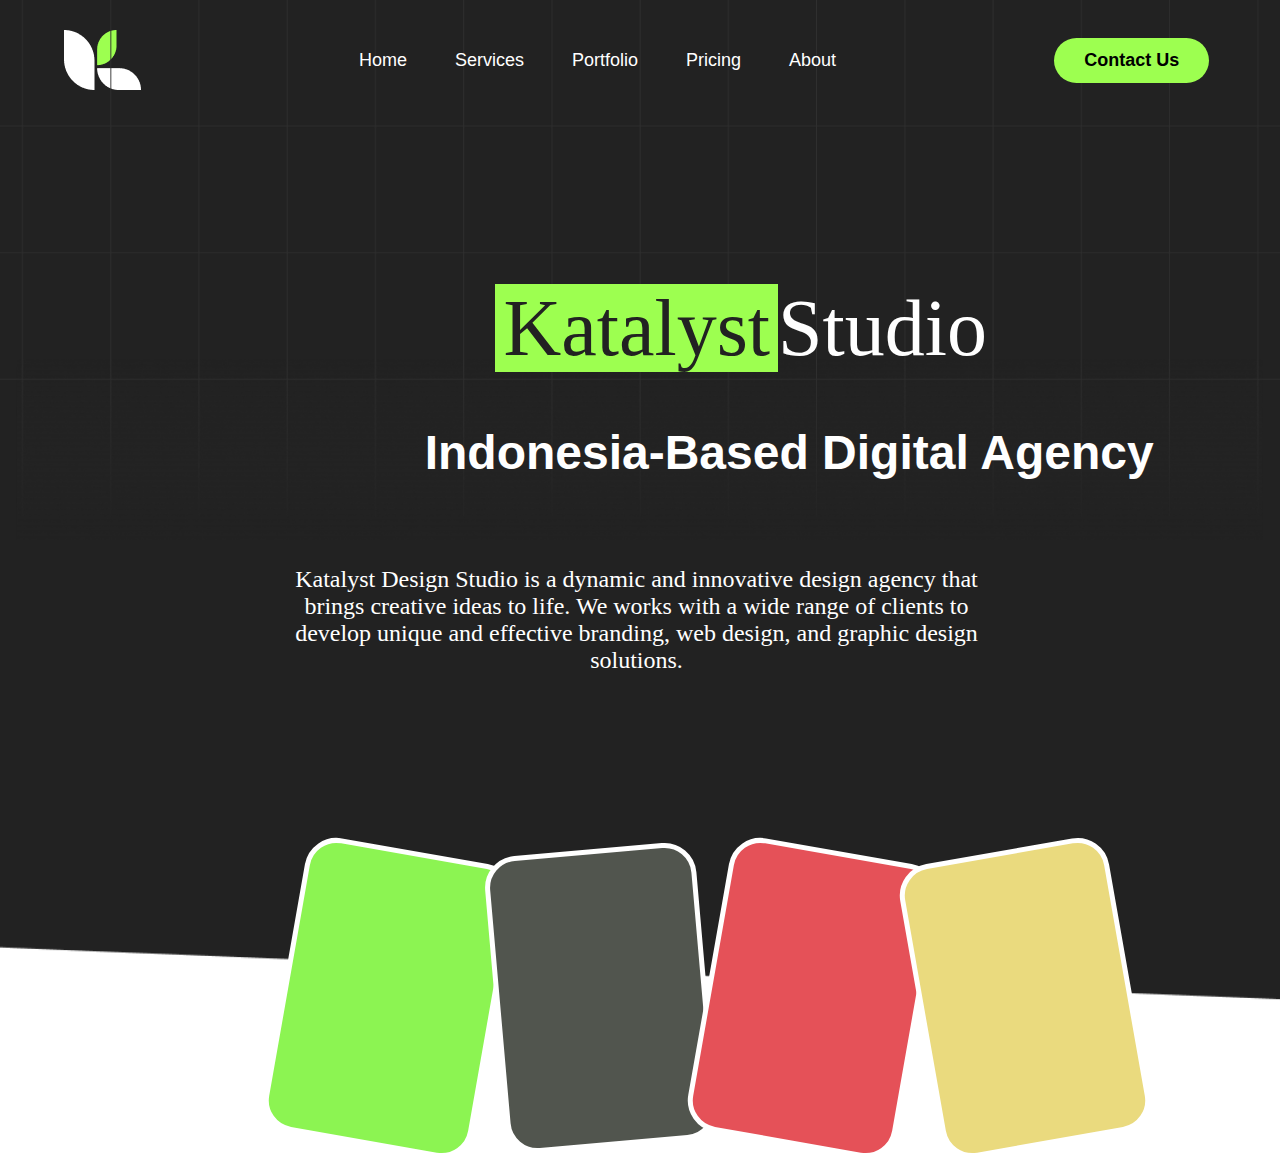
==== index.html @ 56293068 "first commit" ====
<!DOCTYPE html>
<html lang="en">
  <head>
    <meta charset="UTF-8" />
    <meta name="viewport" content="width=device-width, initial-scale=1.0" />
    <title>Document</title>
    <link rel="stylesheet" href="style.css" />
  </head>
  <body>
    <div class="hero">
      <div class="container">
        <img src="images/Grid.png" alt="grid" class="grid-img">
        <nav class="nav-bar">
          <img src="images/Group.png" alt="logo" class="img-logo" />
          <ul>
            <li>Home</li>
            <li>Services</li>
            <li>Portfolio</li>
            <li>Pricing</li>
            <li>About</li>
          </ul>
          <a href="Contact">Contact Us</a>
        </nav>
      </div>
      <h1><span>Katalyst</span>Studio</h1>
      <h3>Indonesia-Based Digital Agency</h3>
      <p>
        Katalyst Design Studio is a dynamic and innovative design agency that
        brings creative ideas to life. We works with a wide range of clients to
        develop unique and effective branding, web design, and graphic design
        solutions.
      </p>
      <div class="squares-container">
        <div class="square box-1"></div>
        <div class="square box-2"></div>
        <div class="square box-3"></div>
        <div class="square box-4"></div>
      </div>
    </div>
  </body>
</html>
---- style.css ----
*,
*::before,
*::after {
  box-sizing: border-box;
  margin: 0;
  padding: 0;
}
.hero {
  display: grid;
  grid-template-columns: repeat(18, 0.5fr);
  grid-template-rows: repeat(7, 0.5fr);
  gap: 1px;
  width: 100%;
  height: 60%;
  background: url("images/Rectangle\ 5.png") center/cover no-repeat;
  z-index: 1;
}
/* .hero img {
  grid-column: 0 / span 18;
  grid-row: 0 / span 18;
} */
.nav-bar {
  max-width: 90%;
  display: flex;
  align-items: center;
  padding-top: 30px;
  color: white;
  margin: auto;
  font-family: archivo, arial, helvetica;
  font-size: 18px;
  z-index: 3;
}
ul {
  display: flex;
  justify-content: space-evenly;
  width: 50%;
  align-items: center;
  margin: 0 auto;
  list-style: none;
  z-index: 3;
}
.hero a {
  color: black;
  text-decoration: none;
  background: #9dff50;
  /* width: 156px;
  height: 80px;
  text-align: center; */
  padding: 12px 30px;
  border-radius: 32px;
  font-weight: 800;
  font-family: archivo, arial;
  font-size: 18px;
  z-index: 3;
}
.container {
  grid-column: span 18;
}
.container .grid-img {
  width: 100%;
  height: 60%;
  position: absolute;
  z-index: 2;
}

h1 {
  font-size: 80px;
  font-weight: normal;
  font-family: monument extended, serif;
  color: white;
  grid-row: 3 / span 8;
  grid-column: 8 / span 18;
  z-index: 3;
}
h1 span {
  background: #9dff50;
  padding: 0 8px;
  color: #222222;
  z-index: 3;
}

h3 {
  font-size: 48px;
  font-family: archivo, arial, helvetica;
  color: white;
  grid-row: 4 / span 10;
  grid-column: 7 / span 18;
  z-index: 3;
}
p {
  font-size: 24px;
  color: white;
  grid-row: 5 / span 8;
  grid-column: 5 / span 10;
  text-align: center;
  z-index: 3;
}
.square {
  height: 298px;
  width: 298px;
  background: #e5e7ec;
  border: 5px solid #ffffff;
  border-radius: 32px;
}
.box-1 {
  rotate: 10deg;
  background-color: #8cf452;
}
.box-2 {
  rotate: 355deg;
  background-color: #51554e;
}
.box-3 {
  rotate: 10deg;
  background-color: #e55158;
}
.box-4 {
  background-color: #eada7e;
  rotate: 350deg;
}
.squares-container {
  display: flex;
  grid-row: 7 / span 18;
  grid-column: 5 / span 12;
  overflow-y: visible;
  z-index: 3;
}
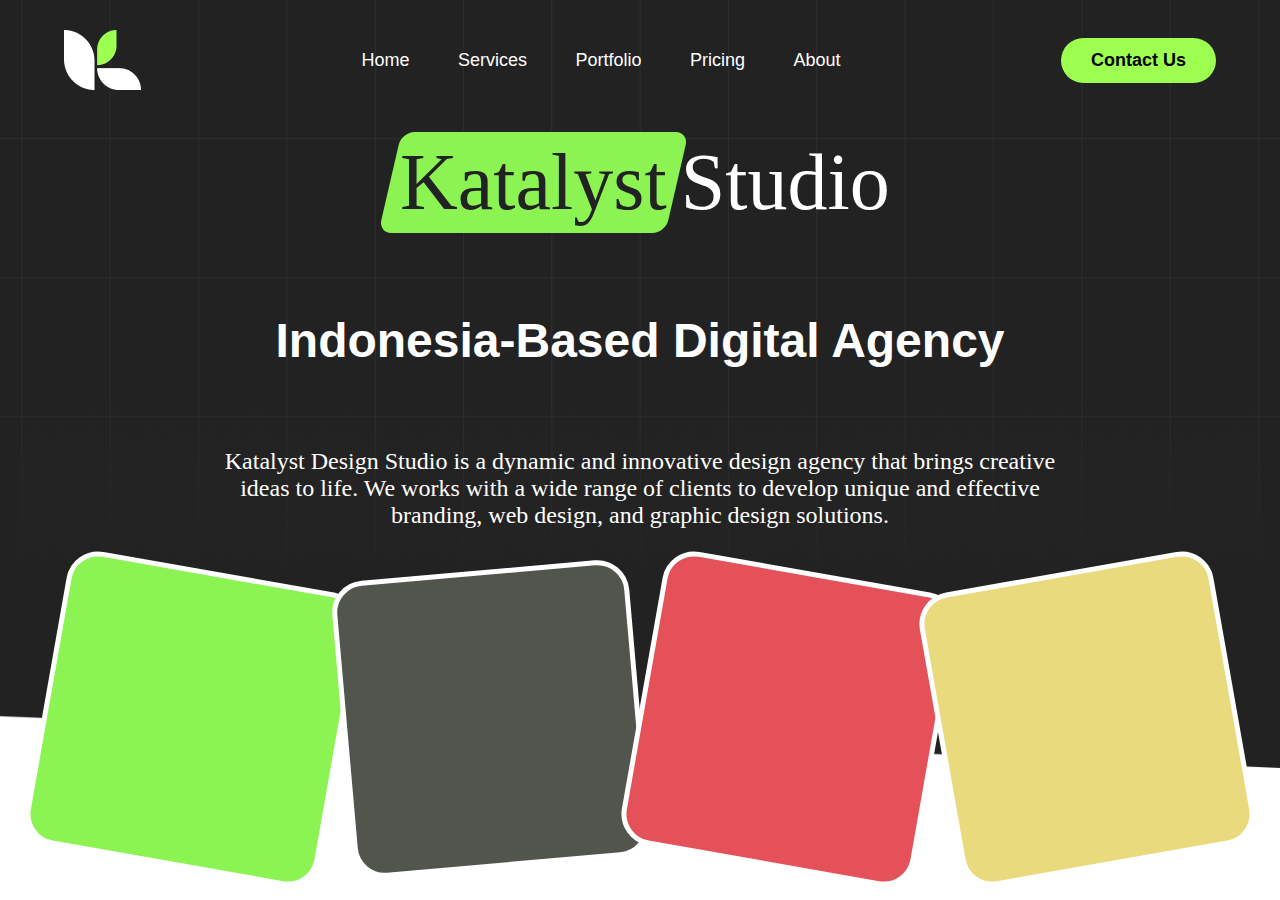
==== commit dfd47f50: "chore:head part compleated" ====
--- a/index.html
+++ b/index.html
@@ -9,7 +9,6 @@
   <body>
     <div class="hero">
       <div class="container">
-        <img src="images/Grid.png" alt="grid" class="grid-img">
         <nav class="nav-bar">
           <img src="images/Group.png" alt="logo" class="img-logo" />
           <ul>
@@ -22,14 +21,19 @@
           <a href="Contact">Contact Us</a>
         </nav>
       </div>
-      <h1><span>Katalyst</span>Studio</h1>
-      <h3>Indonesia-Based Digital Agency</h3>
-      <p>
-        Katalyst Design Studio is a dynamic and innovative design agency that
-        brings creative ideas to life. We works with a wide range of clients to
-        develop unique and effective branding, web design, and graphic design
-        solutions.
-      </p>
+      <div class="text-container">
+        <div class="heading-container">
+          <p class="katalyst heading1"><span>Katalyst</span></p>
+          <p class="studio heading1">Studio</p>
+        </div>
+        <h3>Indonesia-Based Digital Agency</h3>
+        <p>
+          Katalyst Design Studio is a dynamic and innovative design agency that
+          brings creative ideas to life. We works with a wide range of clients
+          to develop unique and effective branding, web design, and graphic
+          design solutions.
+        </p>
+      </div>
       <div class="squares-container">
         <div class="square box-1"></div>
         <div class="square box-2"></div>
--- a/style.css
+++ b/style.css
@@ -6,14 +6,14 @@
   padding: 0;
 }
 .hero {
-  display: grid;
-  grid-template-columns: repeat(18, 0.5fr);
-  grid-template-rows: repeat(7, 0.5fr);
-  gap: 1px;
-  width: 100%;
-  height: 60%;
-  background: url("images/Rectangle\ 5.png") center/cover no-repeat;
-  z-index: 1;
+  display: flex;
+  /* grid-template-columns: repeat(18, 0.5fr);
+  grid-template-rows: repeat(7, 0.5fr); */
+  /* gap: 1px; */
+  flex-direction: column;
+  justify-content: space-between;
+  height: 60vw;
+  background: url("images/image.png") center/cover no-repeat;
 }
 /* .hero img {
   grid-column: 0 / span 18;
@@ -28,7 +28,6 @@
   margin: auto;
   font-family: archivo, arial, helvetica;
   font-size: 18px;
-  z-index: 3;
 }
 ul {
   display: flex;
@@ -37,7 +36,6 @@
   align-items: center;
   margin: 0 auto;
   list-style: none;
-  z-index: 3;
 }
 .hero a {
   color: black;
@@ -51,49 +49,61 @@
   font-weight: 800;
   font-family: archivo, arial;
   font-size: 18px;
-  z-index: 3;
 }
 .container {
   grid-column: span 18;
 }
-.container .grid-img {
-  width: 100%;
-  height: 60%;
-  position: absolute;
-  z-index: 2;
+.text-container {
+  display: flex;
+  flex-direction: column;
+  align-items: center;
+  justify-content: center;
+  gap: 80px;
 }
 
-h1 {
-  font-size: 80px;
-  font-weight: normal;
-  font-family: monument extended, serif;
-  color: white;
-  grid-row: 3 / span 8;
-  grid-column: 8 / span 18;
-  z-index: 3;
-}
-h1 span {
-  background: #9dff50;
-  padding: 0 8px;
-  color: #222222;
-  z-index: 3;
+.heading-container {
+  .heading1 {
+    font-size: 80px;
+    font-weight: normal;
+    font-family: monument extended, serif;
+    color: white;
+    display: inline-block;
+  }
+  .katalyst span {
+    display: block;
+    transform: skew(13deg);
+  }
+  .katalyst {
+    display: inline-block;
+    border-radius: 13px;
+    color: #222222;
+    padding: 5px 10px;
+    background: #8cf452;
+    transform: skew(-13deg);
+  }
 }
 
 h3 {
   font-size: 48px;
   font-family: archivo, arial, helvetica;
   color: white;
-  grid-row: 4 / span 10;
-  grid-column: 7 / span 18;
-  z-index: 3;
+  /* grid-row: 4 / span 10;
+  grid-column: 7 / span 18; */
 }
 p {
   font-size: 24px;
   color: white;
-  grid-row: 5 / span 8;
-  grid-column: 5 / span 10;
+  max-width: 65%;
+  /* grid-row: 5 / span 8;
+  grid-column: 5 / span 10; */
   text-align: center;
-  z-index: 3;
+}
+.squares-container {
+  margin-bottom: -100px;
+  display: flex;
+  overflow-y: visible;
+  align-items: center;
+  justify-content: center;
 }
 .square {
   height: 298px;
@@ -118,10 +128,3 @@
   background-color: #eada7e;
   rotate: 350deg;
 }
-.squares-container {
-  display: flex;
-  grid-row: 7 / span 18;
-  grid-column: 5 / span 12;
-  overflow-y: visible;
-  z-index: 3;
-}
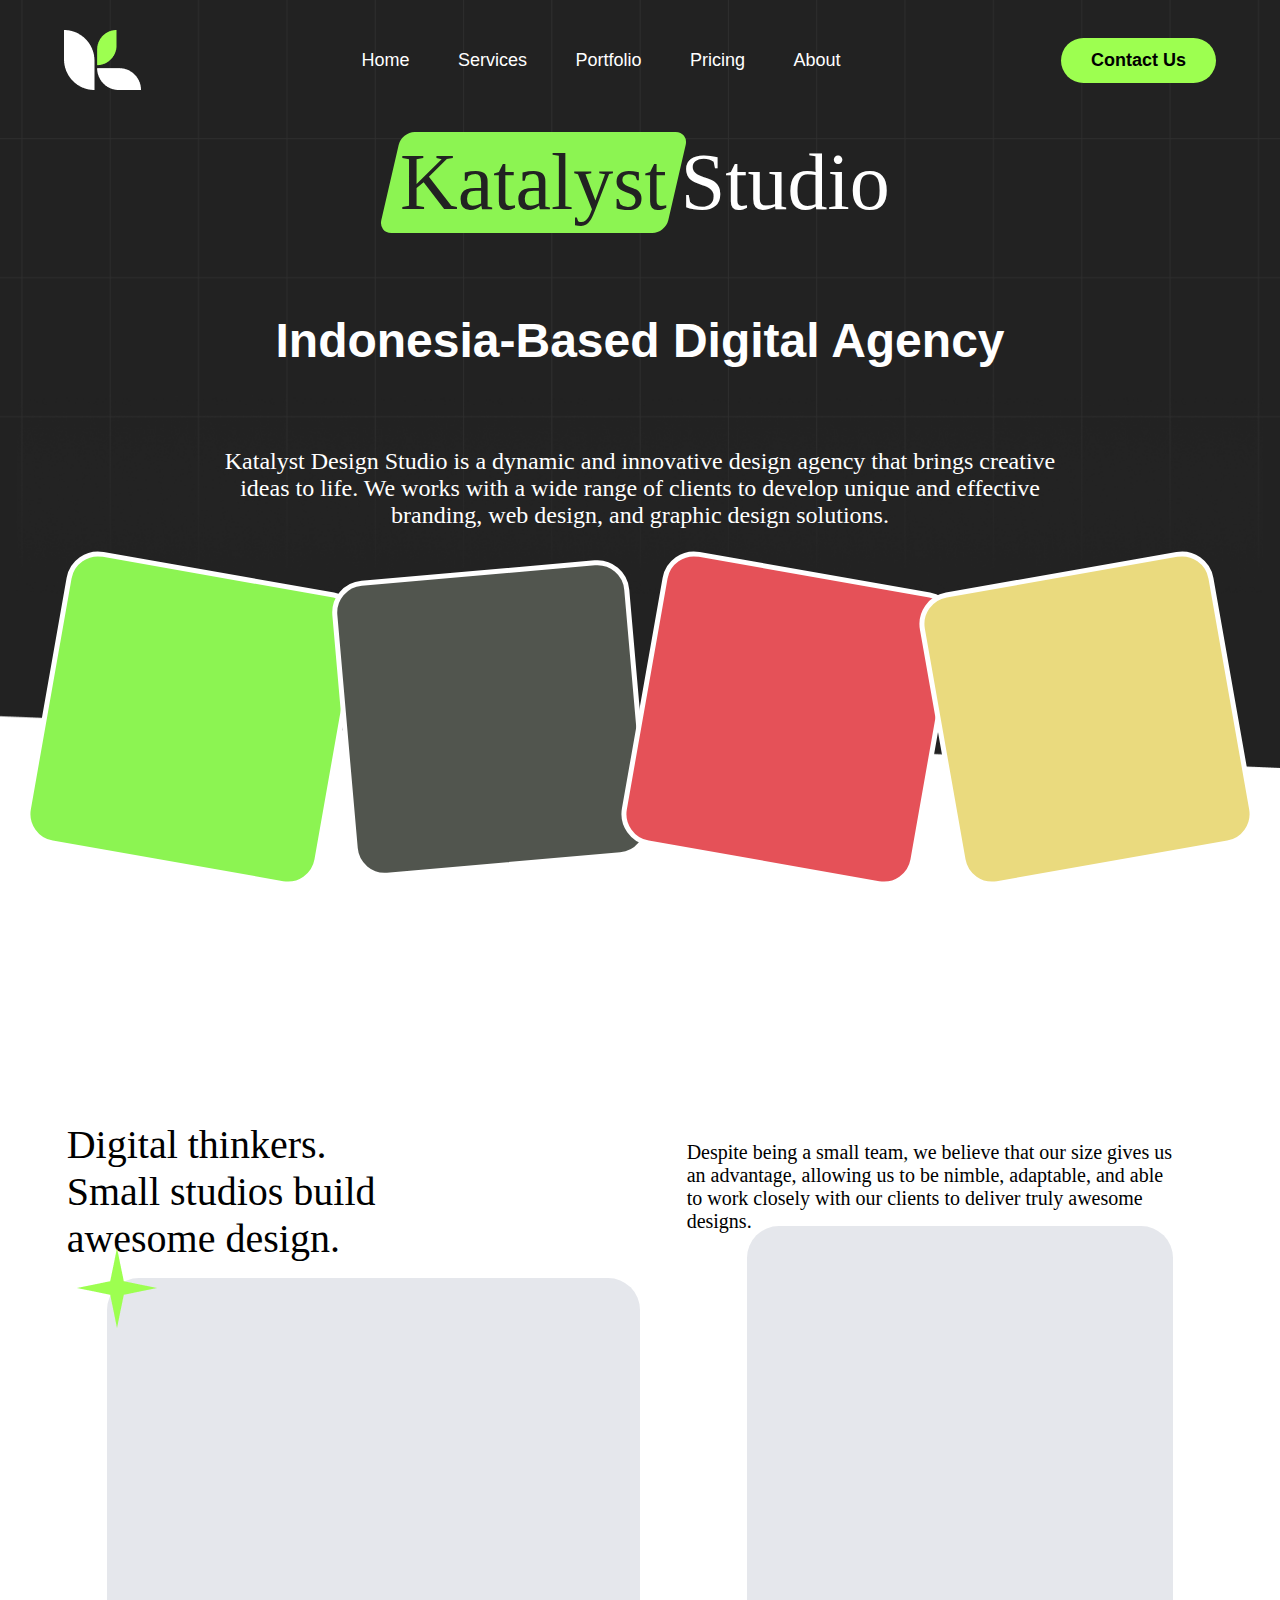
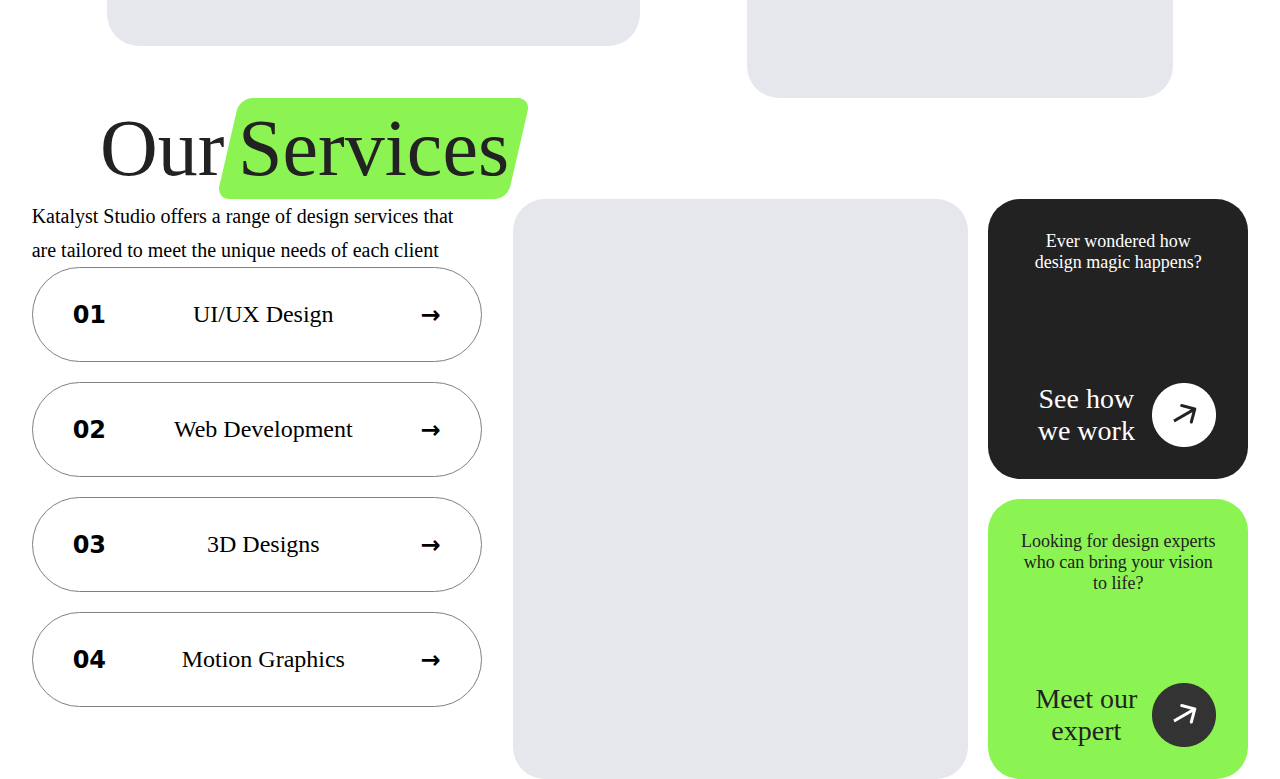
==== commit bbb88b9e: "web page half done" ====
--- a/index.html
+++ b/index.html
@@ -27,7 +27,7 @@
           <p class="studio heading1">Studio</p>
         </div>
         <h3>Indonesia-Based Digital Agency</h3>
-        <p>
+        <p class="head-para">
           Katalyst Design Studio is a dynamic and innovative design agency that
           brings creative ideas to life. We works with a wide range of clients
           to develop unique and effective branding, web design, and graphic
@@ -41,5 +41,61 @@
         <div class="square box-4"></div>
       </div>
     </div>
+
+    <section class="digital-thinkers">
+      <!-- <div class="flex-box text-flex"> -->
+      <p class="digital-para1">
+        Digital thinkers. Small studios build awesome design.
+      </p>
+      <p class="digital-para2">
+        Despite being a small team, we believe that our size gives us an
+        advantage, allowing us to be nimble, adaptable, and able to work closely
+        with our clients to deliver truly awesome designs.
+      </p>
+      <!-- </div> -->
+      <!-- <div class="flex-box"> -->
+      <div class="digital-box-1"><img src="images/Star 1.png" alt="/" /></div>
+      <div class="digital-box-2"></div>
+      <!-- </div> -->
+    </section>
+
+    <!-- our services -->
+    <section class="our-services">
+      <div class="heading-container our-services-head">
+        <p class="our-head">Our</p>
+        <p class="katalyst heading1"><span>Services</span></p>
+      </div>
+      <div class="our-services-body">
+        <div>
+          <p class="our-services-para1">
+            Katalyst Studio offers a range of design services that are tailored
+            to meet the unique needs of each client
+          </p>
+          <ul>
+            <li><span>01</span>UI/UX Design<span>&#8594;</span></li>
+            <li><span>02</span>Web Development<span>&#8594;</span></li>
+            <li><span>03</span>3D Designs<span>&#8594;</span></li>
+            <li><span>04</span>Motion Graphics<span>&#8594;</span></li>
+          </ul>
+        </div>
+        <div class="our-services-grid">
+          <div class="our-services-box"></div>
+          <div class="our-services-box-black">
+            <p>Ever wondered how design magic happens?</p>
+            <div class="flex">
+              <p>See how we work</p>
+              <img src="images/Group 33 (1).png" alt="" />
+            </div>
+          </div>
+          <div class="our-services-box-green">
+            <p>Looking for design experts who can bring your vision to life?</p>
+            <div class="flex">
+              <p>Meet our expert</p>
+              <img src="images/Group 33.png" alt="" />
+            </div>
+          </div>
+        </div>
+      </div>
+    </section>
   </body>
 </html>
--- a/style.css
+++ b/style.css
@@ -90,7 +90,7 @@
   /* grid-row: 4 / span 10;
   grid-column: 7 / span 18; */
 }
-p {
+.head-para {
   font-size: 24px;
   color: white;
   max-width: 65%;
@@ -102,7 +102,7 @@
   margin-bottom: -100px;
   display: flex;
   overflow-y: visible;
-  align-items: center;
+
   justify-content: center;
 }
 .square {
@@ -128,3 +128,227 @@
   background-color: #eada7e;
   rotate: 350deg;
 }
+
+/* digital-thinkers */
+/* 
+.digital-thinkers {
+  margin-top: 150px;
+  display: flex;
+  flex-direction: column;
+
+  gap: 80px;
+  columns: 2;
+  p {
+    color: black;
+  }
+}
+.digital-para1 {
+  font-size: 40px;
+  font-family: Archivo, serif, arial, helvetica;
+  font-weight: normal;
+
+  text-align: left;
+}
+.digital-para2 {
+  font-size: 20px;
+  font-family: Monument extended, serif;
+  font-weight: normal;
+
+  text-align: left;
+}
+.digital-box-1 {
+  height: 504px;
+  width: 757px;
+  background: #e5e7ec;
+  border-radius: 32px;
+  margin-bottom: 80px;
+
+  img {
+    margin: -30px 0 0 -30px;
+  }
+}
+.digital-box-2 {
+  height: 663px;
+  width: 443px;
+  background: #e5e7ec;
+  border-radius: 32px;
+}
+.flex-box {
+  width: 90%;
+  display: flex;
+  justify-content: space-between;
+  align-items: flex-end;
+  margin: auto;
+} */
+/* .digital-box-1 {
+  height: 504px;
+  width: 757px;
+  background: #e5e7ec;
+  border-radius: 32px;
+  margin-bottom: 80px;
+
+  img {
+    margin: -30px 0 0 -30px;
+  }
+}
+.digital-box-2 {
+  height: 663px;
+  width: 443px;
+
+} */
+.digital-thinkers {
+  display: grid;
+  margin-top: 300px;
+  grid-template-columns: repeat(12, 1fr);
+  grid-template-rows: repeat(12, 1fr);
+  height: 70vh;
+  p {
+    color: black;
+  }
+}
+
+.digital-para1 {
+  grid-column: 2 / span 3;
+  grid-row: 2 / span 2;
+  font-size: 40px;
+  font-family: Archivo, serif, arial, helvetica;
+  font-weight: normal;
+  margin-left: -40px;
+  text-align: left;
+}
+.digital-para2 {
+  grid-column: 8 / span 4;
+  grid-row: 2 / span 3;
+  font-size: 20px;
+  font-family: Monument extended, serif;
+  font-weight: normal;
+  margin-left: -60px;
+  margin-top: 20px;
+  text-align: left;
+}
+.digital-box-1 {
+  grid-column: 2 / span 5;
+  grid-row: 5 / span 7;
+  background: #e5e7ec;
+  border-radius: 32px;
+
+  img {
+    margin: -30px 0 0 -30px;
+  }
+}
+.digital-box-2 {
+  grid-column: 8 / span 4;
+  grid-row: 4 / span 9;
+  background: #e5e7ec;
+  border-radius: 32px;
+}
+
+/* our services */
+.our-services-head {
+  margin-left: 100px;
+}
+.our-head {
+  font-size: 80px;
+  font-weight: normal;
+  font-family: monument extended, serif;
+  color: #222222;
+  display: inline-block;
+}
+.our-services-body {
+  display: flex;
+  justify-content: space-evenly;
+  ul {
+    flex-direction: column;
+    gap: 20px;
+    li {
+      display: flex;
+      border: 0.5px solid gray;
+      width: 450px;
+      height: 95px;
+      border-radius: 120px;
+      align-items: center;
+      justify-content: space-between;
+      padding: 0 40px;
+      font-size: 24px;
+      font-weight: 300;
+
+      span {
+        font-size: 24px;
+        font-weight: 900;
+        font-family: system-ui, -apple-system, BlinkMacSystemFont, "Segoe UI",
+          Roboto, Oxygen, Ubuntu, Cantarell, "Open Sans", "Helvetica Neue",
+          sans-serif;
+      }
+    }
+  }
+}
+li:hover {
+  background: black;
+  color: white;
+  cursor: pointer;
+  span {
+    color: #8cf452;
+  }
+}
+
+.our-services-para1 {
+  font-size: 20px;
+  line-height: 170%;
+  max-width: 450px;
+  margin: 0 auto;
+}
+
+.our-services-grid {
+  display: grid;
+  grid-template-columns: repeat(2, 0.5fr);
+  grid-template-rows: repeat(2, 1fr);
+  gap: 20px;
+}
+.our-services-box {
+  width: 455px;
+  height: 580px;
+  background-color: #e5e7ec;
+  border-radius: 32px;
+  grid-row: span 2;
+}
+.our-services-box-black {
+  height: 280px;
+  width: 260px;
+  background: #222222;
+  color: white;
+  display: flex;
+  flex-direction: column;
+  align-items: center;
+  text-align: center;
+  justify-content: space-between;
+  padding: 32px;
+  border-radius: 32px;
+  p {
+    font-size: 18px;
+  }
+}
+
+.our-services-box-green {
+  height: 280px;
+  width: 260px;
+  background: #8cf452;
+  color: #222222;
+  display: flex;
+  flex-direction: column;
+  align-items: center;
+  text-align: center;
+  justify-content: space-between;
+  padding: 32px;
+  border-radius: 32px;
+  p {
+    font-size: 18px;
+  }
+}
+.flex {
+  display: flex;
+  align-items: center;
+  justify-content: space-between;
+  p {
+    font-size: 28px;
+  }
+}
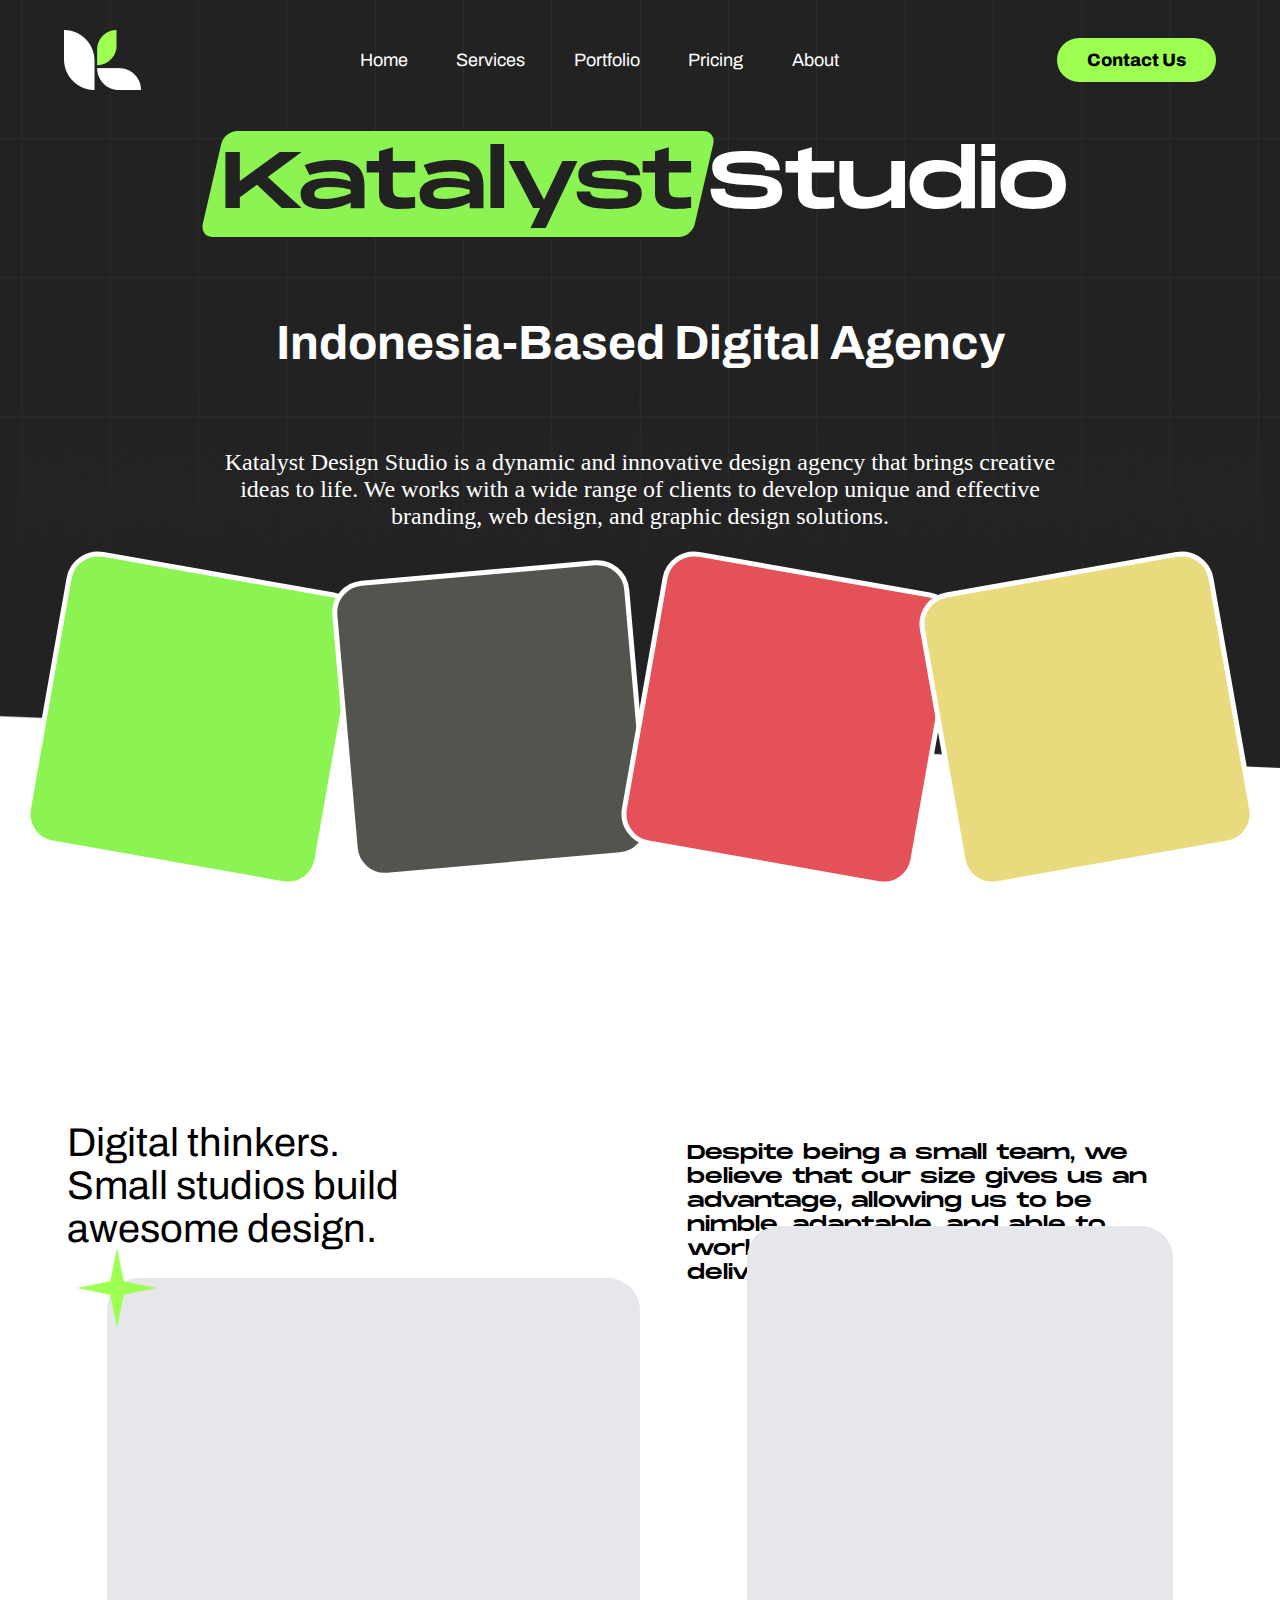
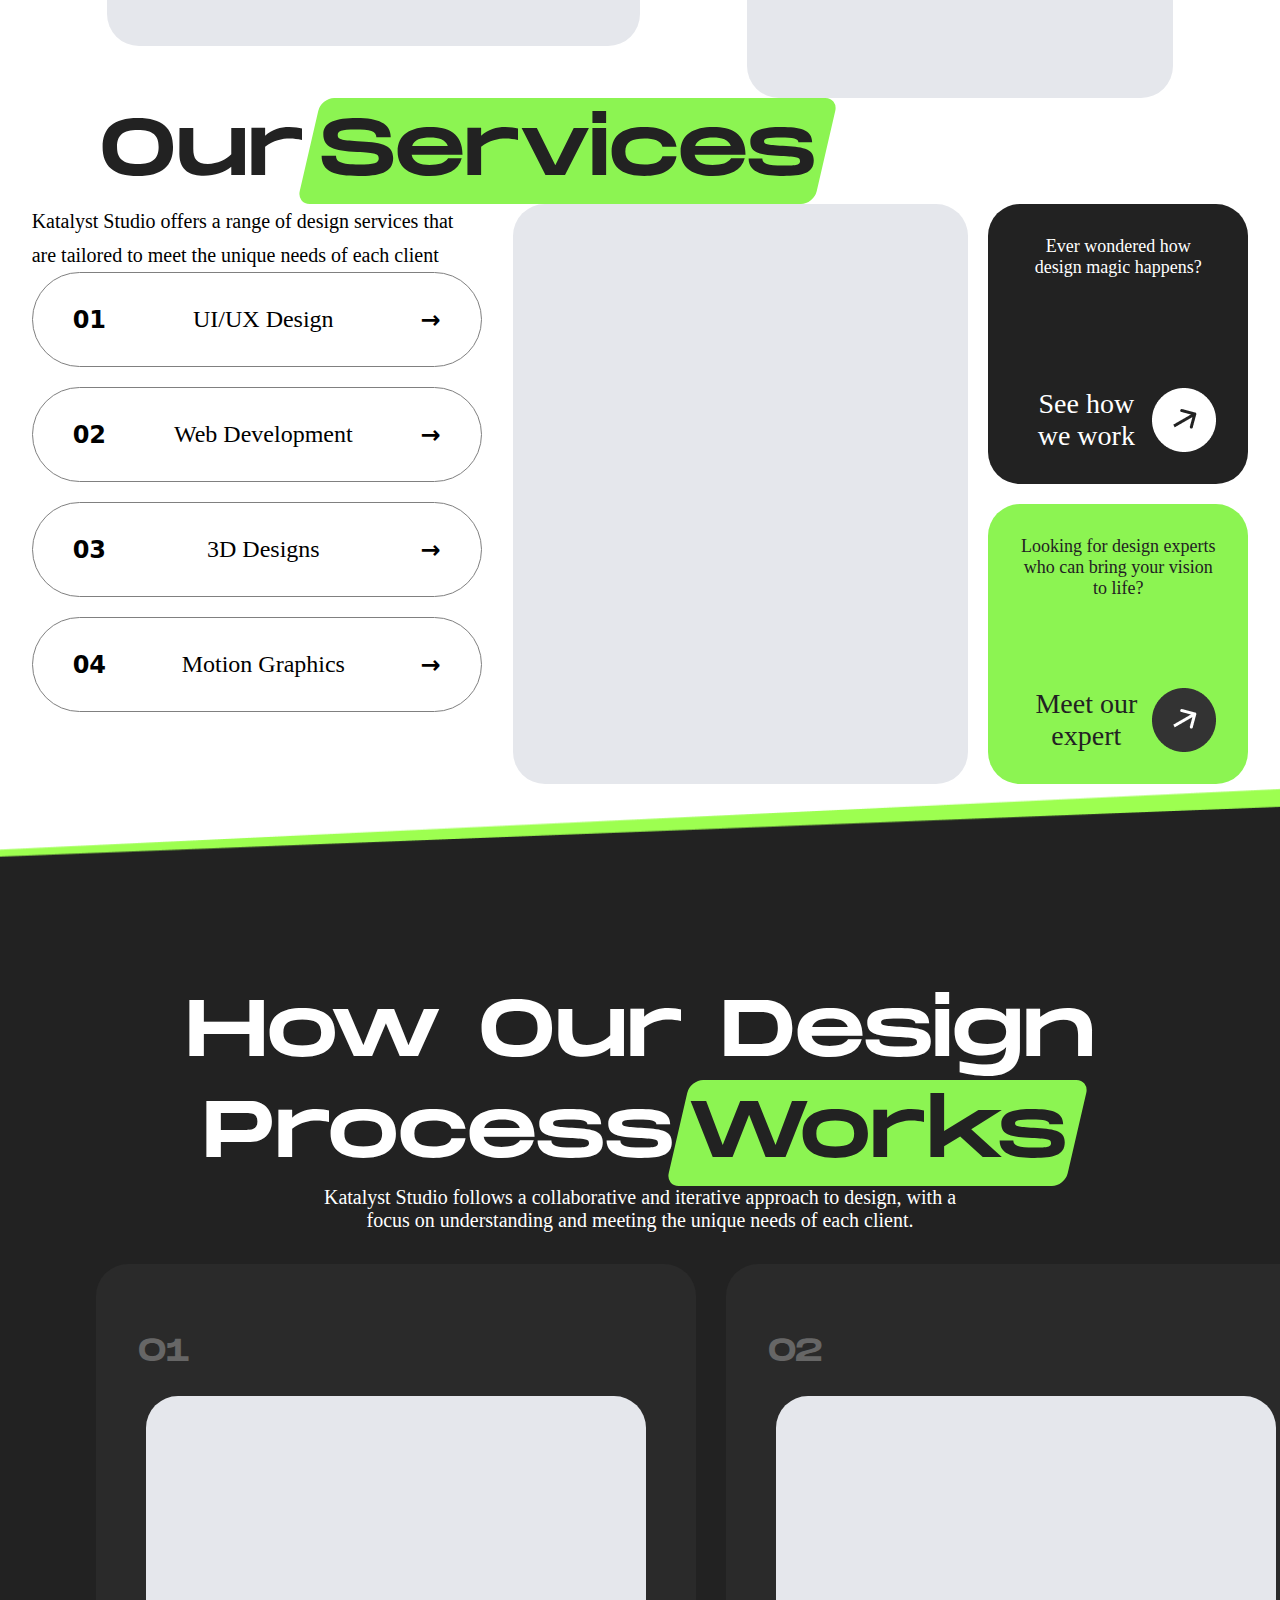
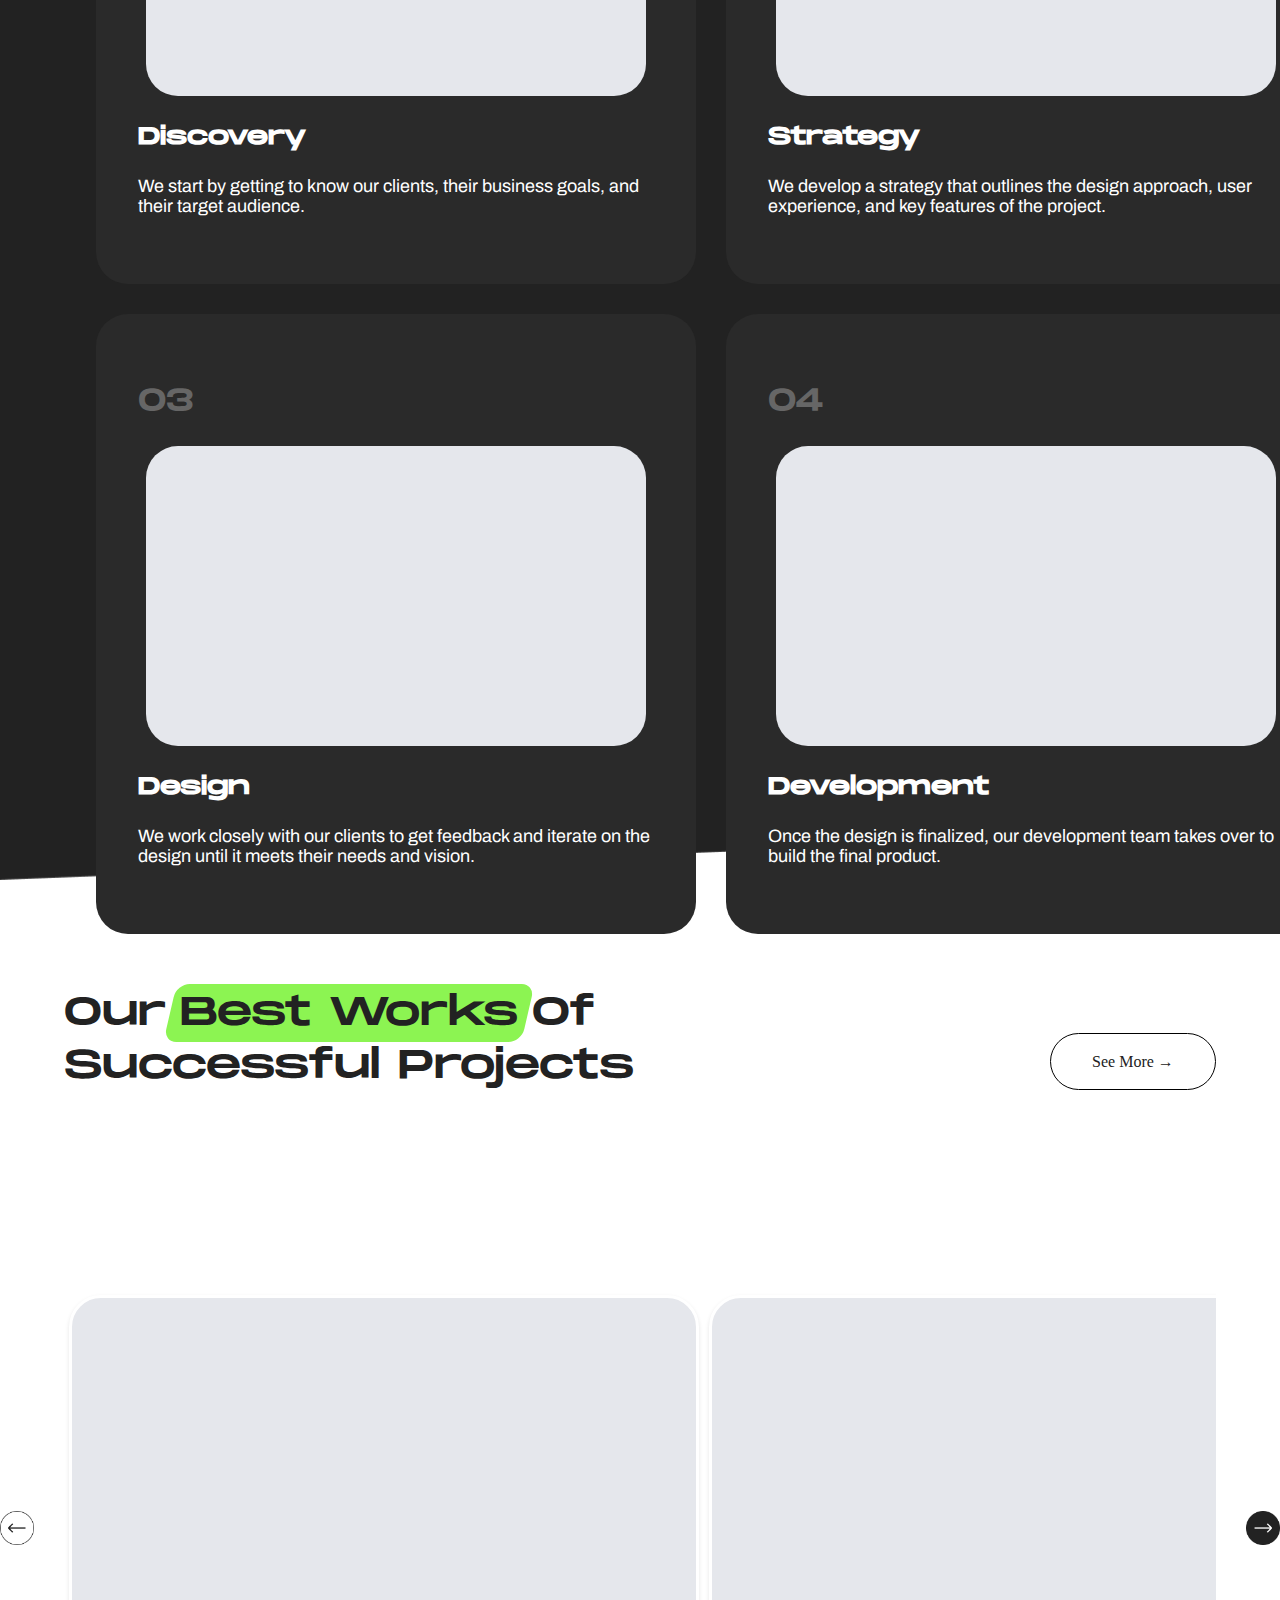
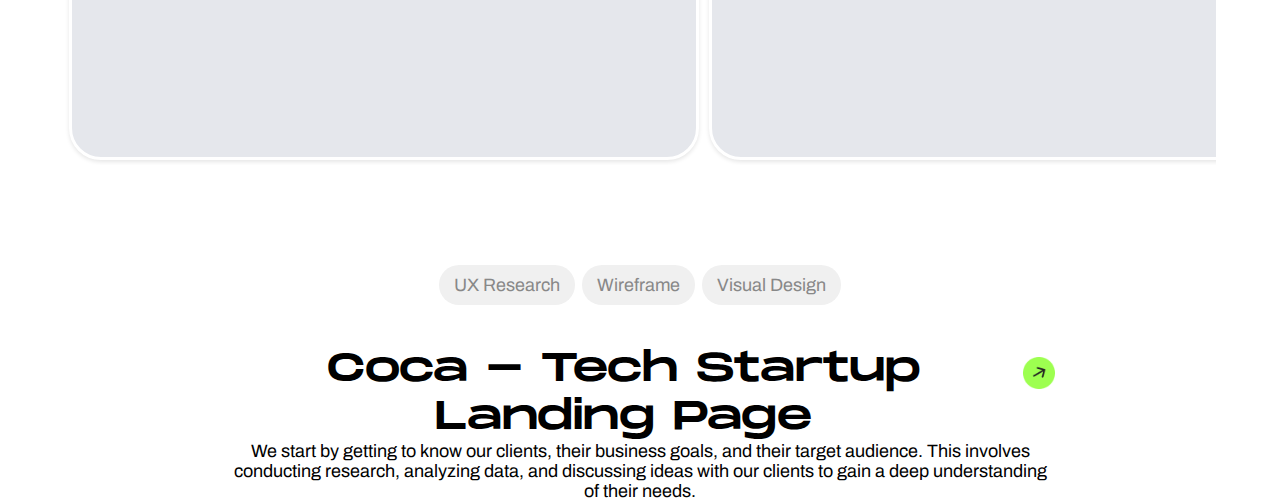
==== commit b8f92efe: "chore:update content of body" ====
--- a/index.html
+++ b/index.html
@@ -97,5 +97,108 @@
         </div>
       </div>
     </section>
+
+    <!-- design-process -->
+    <section class="design-process">
+      <div class="heading-container design-process-head">
+        <p class="our-head">How Our Design</p>
+        <br />
+        <p class="our-head">Process</p>
+        <p class="katalyst heading1"><span>Works</span></p>
+        <p class="design-process-para">
+          Katalyst Studio follows a collaborative and iterative approach to
+          design, with a focus on understanding and meeting the unique needs of
+          each client.
+        </p>
+      </div>
+      <div class="design-process-box-container">
+        <div class="design-process-box-1 main-box">
+          <p>01</p>
+          <div class="design-process-box"></div>
+          <h4>Discovery</h4>
+          <p>
+            We start by getting to know our clients, their business goals, and
+            their target audience.
+          </p>
+        </div>
+        <div class="design-process-box-2 main-box">
+          <p>02</p>
+          <div class="design-process-box"></div>
+          <h4>Strategy</h4>
+          <p>
+            We develop a strategy that outlines the design approach, user
+            experience, and key features of the project.
+          </p>
+        </div>
+        <div class="design-process-box-3 main-box">
+          <p>03</p>
+          <div class="design-process-box"></div>
+          <h4>Design</h4>
+          <p>
+            We work closely with our clients to get feedback and iterate on the
+            design until it meets their needs and vision.
+          </p>
+        </div>
+        <div class="design-process-box-4 main-box">
+          <p>04</p>
+          <div class="design-process-box"></div>
+          <h4>Development</h4>
+          <p>
+            Once the design is finalized, our development team takes over to
+            build the final product.
+          </p>
+        </div>
+      </div>
+    </section>
+    <!-- best work -->
+    <section>
+      <div class="best-work-container">
+        <div>
+          <p class="best-work-head">Our</p>
+          <p class="best-work best-work-head"><span>Best Works</span></p>
+          <p class="best-work-head">Of</p>
+          <br />
+          <p class="best-work-head">Successful Projects</p>
+        </div>
+        <div class="see-more">
+          <a href="/">See More &#8594;</a>
+        </div>
+      </div>
+      <div class="best-work-scroll">
+        <div><img src="images/Group 20.png" alt="/" /></div>
+        <div class="best-work-container">
+          <div class="best-work-box"></div>
+          <div class="best-work-box"></div>
+          <div class="best-work-box"></div>
+          <div class="best-work-box"></div>
+          <div class="best-work-box"></div>
+          <div class="best-work-box"></div>
+          <div class="best-work-box"></div>
+          <div class="best-work-box"></div>
+          <div class="best-work-box"></div>
+          <div class="best-work-box"></div>
+        </div>
+        <div><img src="images/Group 19.png" alt="/" /></div>
+      </div>
+      <div class="best-work-footer">
+        <ul class="best-work-ul">
+          <li>UX Research</li>
+          <li>Wireframe</li>
+          <li>Visual Design</li>
+        </ul>
+        <div class="best-work-footer-flex">
+          <div>
+            <p>Coca - Tech Startup Landing Page</p>
+          </div>
+          <div><img src="images/Group 19 (1).png" alt="/" /></div>
+        </div>
+        <p class="best-work-para">
+          We start by getting to know our clients, their business goals, and
+          their target audience. This involves conducting research, analyzing
+          data, and discussing ideas with our clients to gain a deep
+          understanding of their needs.
+        </p>
+      </div>
+    </section>
   </body>
 </html>
--- a/style.css
+++ b/style.css
@@ -4,7 +4,24 @@
   box-sizing: border-box;
   margin: 0;
   padding: 0;
-}
+  scroll-behavior: smooth;
+}
+
+@font-face {
+  font-family: "monument extended";
+  src: url("/fonts/MonumentExtended-Regular.otf") format("opentype"),
+    url("fonts/MonumentExtended-Ultrabold.otf") format("truetype");
+}
+@font-face {
+  font-family: "archivo";
+  src: url("fonts/Archivo-VariableFont_wdth\,wght.ttf") format("truetype");
+}
+
+img {
+  display: block;
+  max-width: 100%;
+}
+
 .hero {
   display: flex;
   /* grid-template-columns: repeat(18, 0.5fr);
@@ -220,7 +237,7 @@
   grid-column: 8 / span 4;
   grid-row: 2 / span 3;
   font-size: 20px;
-  font-family: Monument extended, serif;
+  font-family: monument extended, serif;
   font-weight: normal;
   margin-left: -60px;
   margin-top: 20px;
@@ -352,3 +369,169 @@
     font-size: 28px;
   }
 }
+/* design-process */
+
+.design-process {
+  background: url(images/Group\ 42.png) center/cover no-repeat;
+  height: 1700px;
+  padding-top: 200px;
+  .design-process-head {
+    text-align: center;
+  }
+  p {
+    color: white;
+    text-align: center;
+  }
+  p span {
+    color: #222222;
+  }
+}
+.design-process-para {
+  font-size: 20px;
+  max-width: 50%;
+  margin: 0 auto;
+}
+.design-process-box {
+  height: 300px;
+  width: 500px;
+  border-radius: 32px;
+  background-color: #e5e7ec;
+}
+.design-process-box-container {
+  display: grid;
+  grid-template-columns: repeat(2, 1fr);
+  grid-template-rows: repeat(2, 1fr);
+  padding: 32px;
+  border-radius: 32px;
+  margin: 0 auto;
+  gap: 30px;
+  place-items: center;
+
+  max-width: 90%;
+  .main-box {
+    display: flex;
+    flex-direction: column;
+    text-align: left;
+    justify-content: space-evenly;
+    width: 600px;
+    height: 620px;
+    padding: 42px;
+    background-color: #2a2a2a;
+    border-radius: 32px;
+  }
+  .main-box p {
+    color: #666666;
+    text-align: left;
+    font-size: 32px;
+    font-family: monument extended, monospace;
+  }
+  h4 {
+    color: white;
+    font-size: 24px;
+    font-family: monument extended, serif;
+  }
+  p:nth-last-child(1) {
+    color: white;
+    font-size: 18px;
+    font-family: archivo, arial, helvet;
+  }
+  .design-process-box {
+    align-self: center;
+  }
+}
+
+/* best work */
+
+.best-work-container {
+  display: flex;
+  max-width: 90%;
+  margin: 100px auto;
+  justify-content: space-between;
+  align-items: flex-end;
+  .best-work-head {
+    font-size: 40px;
+    font-weight: normal;
+    font-family: monument extended, serif;
+    color: #222222;
+    display: inline-block;
+  }
+  .best-work span {
+    display: block;
+    transform: skew(13deg);
+  }
+  .best-work {
+    display: inline-block;
+    border-radius: 13px;
+    color: #222222;
+    padding: 5px 10px;
+    background: #8cf452;
+    transform: skew(-13deg);
+  }
+}
+.see-more {
+  display: flex;
+  align-items: center;
+  justify-content: center;
+  height: 57px;
+  width: 166px;
+  border: 0.5px solid black;
+  border-radius: 32px;
+  a {
+    text-decoration: none;
+    color: #222222;
+  }
+}
+.best-work-scroll {
+  display: flex;
+  align-items: center;
+  gap: 30px;
+  justify-content: space-evenly;
+}
+.best-work-container {
+  display: flex;
+  overflow-x: scroll;
+
+  .best-work-box {
+    height: 465px;
+    min-width: 630px;
+    margin: 5px;
+    border: 3px solid white;
+    background-color: #e5e7ec;
+    border-radius: 32px;
+    box-shadow: 0 2px 4px rgba(0, 0, 0, 0.1);
+  }
+}
+
+.best-work-footer {
+  max-width: 830px;
+  margin: 0 auto;
+}
+.best-work-ul {
+  display: flex;
+  li {
+    padding: 10px 15px;
+    background-color: #f0f0f0;
+    color: #888888;
+    font-size: 18px;
+    font-family: archivo, serif;
+    border-radius: 32px;
+  }
+}
+.best-work-footer-flex {
+  display: flex;
+  align-items: center;
+  text-align: center;
+
+  p {
+    font-size: 40px;
+    font-family: monument extended, serf;
+    margin: 0 auto;
+    text-align: center;
+    margin-top: 40px;
+  }
+}
+.best-work-para {
+  font-size: 18px;
+  font-family: archivo, arial;
+  text-align: center;
+}
